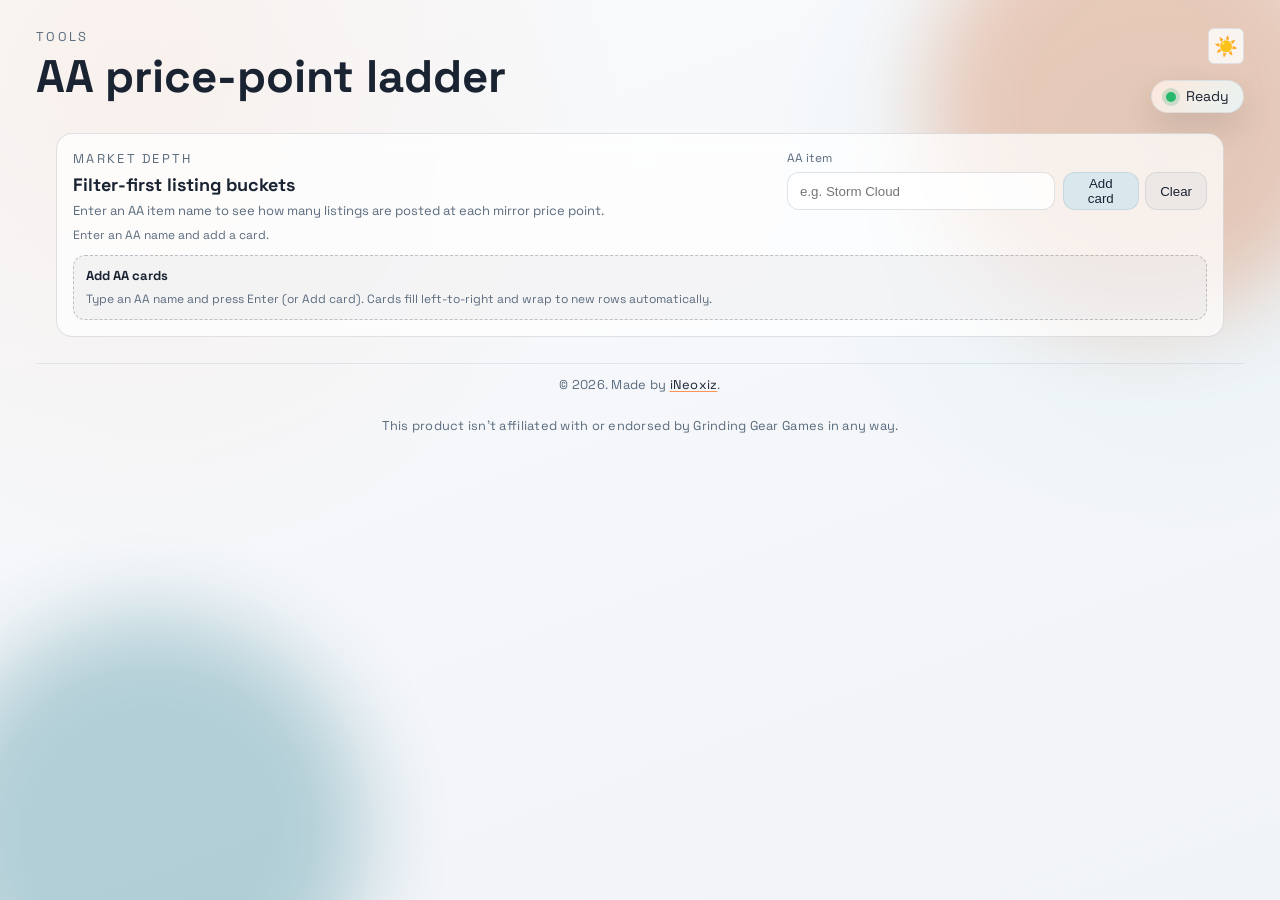
==== web/aa-ladder.html @ 4a25d927 "feat(web): one taskbar for site navigation, admin apps in their own section The header nav buttons o" ====
<!doctype html>
<html lang="en">
  <head>
    <meta charset="UTF-8" />
    <meta name="viewport" content="width=device-width, initial-scale=1.0" />
    <title>AA price-point ladder — PoE Race Rewards</title>
    <link rel="apple-touch-icon" href="/assets/icons/FairgravesTricorneAlt.png" />
    <link rel="icon" type="image/png" href="/assets/icons/FairgravesTricorneAlt.png" />
    <link rel="preconnect" href="https://fonts.googleapis.com" />
    <link rel="preconnect" href="https://fonts.gstatic.com" crossorigin />
    <link
      href="https://fonts.googleapis.com/css2?family=Space+Grotesk:wght@400;500;700&family=IBM+Plex+Mono:wght@400;500&display=swap"
      rel="stylesheet"
    />
    <link rel="stylesheet" href="./css/variables.css" />
    <link rel="stylesheet" href="./css/layout.css" />
    <link rel="stylesheet" href="./css/filters.css" />
    <link rel="stylesheet" href="./css/footer.css" />
    <link rel="stylesheet" href="./css/mobile.css" />
    <link rel="stylesheet" href="./css/compare.css" />
    <link rel="stylesheet" href="./css/aa-ladder.css" />
    <script type="module" src="./js/aaLadderPage.js" defer></script>
    <link rel="stylesheet" href="/css/site-dock.css?v=20260930-3" />
    <script type="module" src="/js/siteDock.js"></script>
  </head>
  <body class="page-aa-ladder">
    <div class="bg-orb bg-orb-a" aria-hidden="true"></div>
    <div class="bg-orb bg-orb-b" aria-hidden="true"></div>

    <header class="topbar">
      <div>
        <p class="eyebrow">Tools</p>
        <h1>AA price-point ladder</h1>
      </div>
      <div class="topbar-right">
        <div class="topbar-actions">
          <button id="themeToggle" class="theme-toggle" title="Toggle theme" aria-label="Toggle theme">
            <span class="theme-icon">🌙</span>
          </button>
        </div>
        <div class="meta" id="meta">
          <span id="aaLadderStatusDot" class="status-dot ok"></span>
          <span id="aaLadderStatusText">Ready</span>
        </div>
      </div>
    </header>

    <main>
      <section class="compare-panel aa-ladder-panel" aria-label="AA ladder explorer">
        <div class="compare-head">
          <div>
            <p class="eyebrow">Market depth</p>
            <h2 class="compare-title">Filter-first listing buckets</h2>
            <p class="compare-subtitle">Enter an AA item name to see how many listings are posted at each mirror price point.</p>
          </div>
          <div class="aa-ladder-controls">
            <label class="compare-control aa-ladder-control">
              <span class="compare-label">AA item</span>
              <input
                id="aaLadderItemInput"
                class="compare-input"
                type="text"
                list="aaLadderItemDatalist"
                spellcheck="false"
                placeholder="e.g. Storm Cloud"
              />
              <datalist id="aaLadderItemDatalist"></datalist>
            </label>
            <div class="aa-ladder-actions">
              <button id="aaLadderAddBtn" class="compare-btn" type="button">Add card</button>
              <button id="aaLadderClearBtn" class="compare-btn compare-btn--ghost" type="button">Clear</button>
            </div>
          </div>
        </div>
        <p id="aaLadderInlineStatus" class="aa-ladder-inline-status" aria-live="polite">Enter an AA name and add a card.</p>
        <div id="aaLadderList" class="aa-ladder-list" aria-live="polite"></div>
      </section>
    </main>

    <footer class="site-footer">
      <p>
        &copy; 2026. Made by
        <a href="https://www.pathofexile.com/account/view-profile/iNeoxiz-3422" target="_blank" rel="noopener noreferrer">iNeoxiz</a>.
      </p>
      <p class="site-footer-note">
        This product isn't affiliated with or endorsed by Grinding Gear Games in any way.
      </p>
    </footer>
  </body>
</html>
---- web/css/variables.css ----
:root {
  --bg: #090c12;
  --surface: rgba(17, 24, 36, 0.78);
  --surface-strong: rgba(20, 29, 44, 0.95);
  --line: rgba(139, 163, 194, 0.22);
  --ink: #f0f6ff;
  --ink-soft: #9eb2cc;
  --accent: #ff7a2f;
  --accent-2: #2ab7bf;
  --ok: #26b96d;
  --warn: #ff8f4c;
  --error: #ff4d4f;
  --shadow: 0 14px 34px rgba(3, 6, 14, 0.56);
  color-scheme: dark;
}
:root.light-theme {
  --bg: #f5f7fa;
  --surface: rgba(255, 255, 255, 0.9);
  --surface-strong: rgba(245, 247, 250, 0.98);
  --line: rgba(100, 130, 170, 0.18);
  --ink: #1a2332;
  --ink-soft: #5a6b7d;
  --accent: #ff7a2f;
  --accent-2: #2ab7bf;
  --ok: #26b96d;
  --warn: #ff8f4c;
  --error: #ff4d4f;
  --shadow: 0 14px 34px rgba(3, 6, 14, 0.12);
  color-scheme: light;
}
---- web/css/layout.css ----
* {
  box-sizing: border-box;
}

html, body {
  margin: 0;
  padding: 0;
  max-width: 100vw;
  overflow-x: hidden;
}

body {
  min-height: 100vh;
  font-family: "Space Grotesk", sans-serif;
  color: var(--ink);
  background:
    radial-gradient(circle at 10% 8%, rgba(255, 125, 48, 0.26), transparent 35%),
    radial-gradient(circle at 90% 18%, rgba(45, 173, 184, 0.22), transparent 28%),
    linear-gradient(160deg, #0b0f17 0%, #090c12 45%, #070a10 100%);
  padding: 28px clamp(14px, 3vw, 36px) 48px;
  overflow-x: hidden;
  transition: background 0.3s ease, color 0.3s ease;
}

body.modal-open {
  overflow: hidden;
}

:root.light-theme body {
  background:
    radial-gradient(circle at 10% 8%, rgba(255, 125, 48, 0.08), transparent 35%),
    radial-gradient(circle at 90% 18%, rgba(45, 173, 184, 0.08), transparent 28%),
    linear-gradient(160deg, #f9fbfd 0%, #f5f7fa 45%, #f0f3f7 100%);
}

.bg-orb {
  position: fixed;
  z-index: 0;
  width: min(38vw, 430px);
  height: min(38vw, 430px);
  border-radius: 50%;
  filter: blur(42px);
  opacity: 0.3;
  pointer-events: none;
}

.bg-orb-a {
  top: -12%;
  right: -6%;
  background: #d9662a;
  animation: drift-a 16s ease-in-out infinite alternate;
}

.bg-orb-b {
  bottom: -16%;
  left: -5%;
  background: #1d7688;
  animation: drift-b 18s ease-in-out infinite alternate;
}

.topbar,
main {
  position: relative;
  z-index: 1;
}

.topbar {
  display: flex;
  justify-content: space-between;
  gap: 18px;
  align-items: flex-start;
  margin-bottom: 20px;
}

.topbar-right {
  display: flex;
  flex-direction: column;
  align-items: flex-end;
  gap: 16px;
}

.topbar-actions {
  display: flex;
  align-items: center;
  justify-content: flex-end;
  gap: 8px;
}

.eyebrow {
  font-size: 0.8rem;
  letter-spacing: 0.18em;
  text-transform: uppercase;
  color: var(--ink-soft);
  margin: 0 0 6px;
}

h1 {
  margin: 0;
  font-size: clamp(1.7rem, 3.8vw, 2.85rem);
  line-height: 1.1;
}

.meta {
  display: inline-flex;
  align-items: center;
  gap: 10px;
  background:
    linear-gradient(135deg, rgba(255, 122, 47, 0.14), rgba(42, 183, 191, 0.10)),
    var(--surface);
  border: 1px solid rgba(148, 163, 184, 0.22);
  border-radius: 999px;
  padding: 8px 14px;
  box-shadow: var(--shadow);
  backdrop-filter: blur(8px);
  font-size: 0.88rem;
  line-height: 1.1;
  transition: border-color 0.16s ease, transform 0.16s ease;
}

.meta.status-jump-enabled {
  cursor: pointer;
  user-select: none;
}

.meta.status-jump-enabled:hover {
  border-color: rgba(38, 185, 109, 0.5);
  transform: translateY(-1px);
}

.meta.status-jump-enabled:focus-visible {
  outline: 2px solid rgba(38, 185, 109, 0.65);
  outline-offset: 2px;
}

#meta {
  gap: 10px;
}

.meta-icon {
  opacity: 0.9;
  filter: saturate(0.95);
}

.meta-label {
  color: var(--ink-soft);
  letter-spacing: 0.01em;
}

.meta-value {
  color: var(--ink);
  font-weight: 600;
}

.meta-value--mono {
  font-family: "IBM Plex Mono", ui-monospace, SFMono-Regular, Menlo, Monaco, Consolas, "Liberation Mono", "Courier New", monospace;
  font-variant-numeric: tabular-nums;
  letter-spacing: 0.01em;
}

.status-dot {
  width: 10px;
  height: 10px;
  border-radius: 50%;
  background: var(--warn);
  box-shadow: 0 0 0 4px rgba(229, 120, 61, 0.18);
}

.status-dot.warn {
  background: var(--warn);
  box-shadow: 0 0 0 4px rgba(229, 120, 61, 0.18);
}

.status-dot.ok {
  background: var(--ok);
  box-shadow: 0 0 0 4px rgba(32, 154, 94, 0.2);
  animation: breathe 2.5s ease-in-out infinite;
}

.status-dot.error {
  background: var(--error);
  box-shadow: 0 0 0 4px rgba(255, 77, 79, 0.22);
  animation: none;
}

.controls-row {
  display: flex;
  gap: 18px;
  align-items: flex-end;
  margin-bottom: 14px;
  justify-content: space-between;
}

.search-row {
  margin-bottom: 12px;
  display: flex;
  width: 100%;
}

.main-search-group {
  width: min(460px, 100%);
}

.main-search-group .search-input-wrap,
.main-search-group .search-input-wrap input {
  width: 100%;
}

/* Dashboard utility: Back to top */
.back-to-top {
  position: fixed;
  right: clamp(12px, 2vw, 18px);
  bottom: clamp(12px, 2vw, 18px);
  z-index: 900;
  padding: 10px 12px;
  border-radius: 999px;
  border: 1px solid var(--line);
  background: var(--surface-strong);
  color: var(--ink);
  box-shadow: var(--shadow);
  cursor: pointer;
  font: inherit;
  font-weight: 600;
  letter-spacing: 0.01em;
  backdrop-filter: blur(10px);
  transition: transform 120ms ease, border-color 120ms ease, background 120ms ease, opacity 140ms ease;
  opacity: 0.92;
}

.back-to-top:hover,
.back-to-top:focus-visible {
  outline: none;
  transform: translateY(-1px);
  border-color: rgba(255, 203, 72, 0.55);
  opacity: 1;
}

body.filters-open .back-to-top {
  display: none;
}
---- web/css/filters.css ----
.filters-panel {
  display: flex;
  flex-direction: column;
  gap: 12px;
  align-items: stretch;
  width: 100%;
  min-height: 0;
}

/* When used inside the mobile drawer, allow internal scrolling. */
@media (max-width: 1024px) {
  .filters-drawer-header {
    flex: 0 0 auto;
  }

  .filters-panel {
    flex: 1 1 auto;
    overflow: auto;
    -webkit-overflow-scrolling: touch;
    overscroll-behavior: contain;
    touch-action: pan-y;
    padding-right: 2px; /* avoid clipping scrollbar overlay */
  }
}

.filter-group {
  display: flex;
  flex-direction: column;
  gap: 4px;
}

.search-label-row {
  display: flex;
  align-items: center;
  gap: 8px;
}

.search-regex-info-wrap {
  position: relative;
  display: inline-flex;
  align-items: center;
}

/* Invisible hit band between the “i” and the tooltip so :hover isn’t lost in the gap. */
.search-regex-info-wrap::before {
  content: "";
  position: absolute;
  left: -10px;
  right: -10px;
  top: 100%;
  height: 14px;
  z-index: 1199;
}

.search-regex-info-btn {
  display: inline-flex;
  align-items: center;
  justify-content: center;
  width: 18px;
  height: 18px;
  padding: 0;
  border-radius: 50%;
  border: 1px solid rgba(139, 163, 194, 0.45);
  background: rgba(9, 12, 18, 0.65);
  color: var(--ink-soft);
  font-size: 0.68rem;
  font-weight: 700;
  font-style: italic;
  font-family: Georgia, "Times New Roman", serif;
  line-height: 1;
  cursor: help;
  flex-shrink: 0;
  transition: border-color 0.15s ease, color 0.15s ease, background 0.15s ease;
}

:root.light-theme .search-regex-info-btn {
  background: rgba(255, 255, 255, 0.85);
  border-color: rgba(83, 113, 151, 0.5);
}

.search-regex-info-btn:hover,
.search-regex-info-btn:focus-visible {
  outline: none;
  color: var(--accent);
  border-color: rgba(255, 203, 72, 0.55);
  background: rgba(139, 163, 194, 0.12);
}

.search-regex-tooltip {
  position: absolute;
  left: 0;
  top: calc(100% + 4px);
  z-index: 1200;
  min-width: min(100vw - 24px, 300px);
  max-width: min(92vw, 360px);
  padding: 10px 12px;
  border-radius: 8px;
  border: 1px solid rgba(139, 163, 194, 0.35);
  background: var(--surface-strong, #181e2c);
  color: var(--ink);
  box-shadow: var(--shadow, 0 8px 28px rgba(0, 0, 0, 0.35));
  font-size: 0.78rem;
  line-height: 1.45;
  font-weight: 400;
  font-style: normal;
  font-family: inherit;
  text-transform: none;
  letter-spacing: normal;
  visibility: hidden;
  opacity: 0;
  pointer-events: none;
  transition: opacity 0.15s ease, visibility 0.15s ease;
}

:root.light-theme .search-regex-tooltip {
  background: rgba(255, 255, 255, 0.98);
  border-color: rgba(83, 113, 151, 0.4);
}

.search-regex-info-wrap:hover .search-regex-tooltip,
.search-regex-info-wrap:focus-within .search-regex-tooltip {
  visibility: visible;
  opacity: 1;
  pointer-events: auto;
}

.search-regex-tooltip-lead {
  margin: 0 0 8px;
  color: var(--ink-soft);
  font-size: 0.76rem;
}

.search-regex-tooltip-lead a {
  color: var(--accent);
  text-decoration: underline;
  text-underline-offset: 2px;
}

.search-regex-tooltip-lead a:hover {
  opacity: 0.92;
}

.search-regex-examples {
  margin: 0;
  padding-left: 1.1rem;
  display: flex;
  flex-direction: column;
  gap: 6px;
}

.search-regex-examples li {
  display: flex;
  flex-direction: column;
  gap: 2px;
  align-items: flex-start;
}

.search-regex-examples code {
  font-family: "IBM Plex Mono", ui-monospace, monospace;
  font-size: 0.72rem;
  color: var(--ink);
  background: rgba(139, 163, 194, 0.12);
  padding: 2px 5px;
  border-radius: 4px;
  word-break: break-all;
}

.search-regex-hint {
  font-size: 0.72rem;
  color: var(--ink-soft);
}

.search-regex-hint code {
  padding: 0 3px;
  font-size: 0.68rem;
}

.search-input-wrap {
  position: relative;
}

.search-input-wrap input {
  padding-right: 36px;
}

.search-clear-btn {
  position: absolute;
  top: 50%;
  right: 4px;
  transform: translateY(-50%);
  width: 26px;
  height: 26px;
  border: 0;
  border-radius: 50%;
  display: inline-flex;
  align-items: center;
  justify-content: center;
  font-size: 16px;
  line-height: 1;
  color: var(--ink-soft);
  background: transparent;
  cursor: pointer;
  opacity: 0.9;
  visibility: visible;
  pointer-events: auto;
  transition: color 0.2s ease, background-color 0.2s ease, opacity 0.15s ease;
}

.search-clear-btn:hover,
.search-clear-btn:focus-visible {
  color: var(--ink);
  background: rgba(139, 163, 194, 0.18);
  outline: none;
}

.search-clear-btn:disabled {
  opacity: 0.35;
  cursor: default;
  pointer-events: none;
}

.filter-group label {
  color: var(--ink-soft);
  font-size: 0.75rem;
  text-transform: uppercase;
  letter-spacing: 0.04em;
  font-weight: 500;
}

.filter-group input:not([type="checkbox"]):not([type="range"]),
.filter-group select {
  background: rgba(9, 12, 18, 0.88);
  border: 1px solid rgba(139, 163, 194, 0.3);
  border-radius: 8px;
  color: var(--ink);
  padding: 6px 10px;
  font-family: inherit;
  font-size: 0.85rem;
  transition: border-color 0.2s;
  min-width: 150px;
  appearance: none;
  -webkit-appearance: none;
}

:root.light-theme .filter-group input:not([type="checkbox"]):not([type="range"]),
:root.light-theme .filter-group select {
  background: rgba(255, 255, 255, 0.95);
  border-color: rgba(83, 113, 151, 0.45);
}

.filter-group select {
  padding-right: 28px;
  background-image: linear-gradient(45deg, transparent 50%, var(--ink-soft) 50%), linear-gradient(135deg, var(--ink-soft) 50%, transparent 50%);
  background-position: calc(100% - 15px) calc(50% - 2px), calc(100% - 10px) calc(50% - 2px);
  background-size: 5px 5px, 5px 5px;
  background-repeat: no-repeat;
}

.filter-group select::-ms-expand {
  display: none;
}

.filter-group-checkbox {
  min-width: 150px;
}

.filter-group-range {
  min-width: 190px;
}

.filter-group-timespan {
  min-width: 150px;
}

.chart-timespan-custom-wrap {
  display: flex;
  flex-direction: row;
  align-items: center;
  gap: 8px;
  margin-top: 6px;
  flex-wrap: nowrap;
}

/* `hidden` must win over `display: flex` (author rules override the attribute’s UA style). */
.chart-timespan-custom-wrap[hidden] {
  display: none !important;
  margin-top: 0;
}

.chart-timespan-custom-wrap .chart-timespan-amount {
  width: 3.75rem;
  min-width: 3.25rem;
  flex: 0 0 auto;
  text-align: center;
}

.chart-timespan-custom-wrap select {
  flex: 1 1 auto;
  min-width: 0;
  max-width: 11rem;
}

.range-label-row {
  display: flex;
  justify-content: space-between;
  align-items: baseline;
  gap: 6px;
  color: var(--ink-soft);
  font-size: 0.75rem;
  text-transform: uppercase;
  letter-spacing: 0.04em;
  font-weight: 500;
}

.range-control {
  background: rgba(9, 12, 18, 0.88);
  border: 1px solid rgba(139, 163, 194, 0.3);
  border-radius: 8px;
  padding: 0 10px;
  height: 33px;
  display: flex;
  align-items: center;
  transition: border-color 0.2s;
}

:root.light-theme .range-control {
  background: rgba(255, 255, 255, 0.95);
  border-color: rgba(83, 113, 151, 0.45);
}

.range-control:focus-within {
  border-color: var(--accent);
}

.range-slider-wrap {
  position: relative;
  width: 100%;
  height: 20px;
}

.range-bg {
  position: absolute;
  top: 50%;
  left: 0;
  right: 0;
  transform: translateY(-50%);
  height: 4px;
  background: rgba(139, 163, 194, 0.2);
  border-radius: 2px;
  pointer-events: none;
  overflow: visible;
}

:root.light-theme .range-bg {
  background: rgba(100, 130, 170, 0.15);
}

.range-fill {
  position: absolute;
  top: 0;
  height: 100%;
  background: var(--accent);
  border-radius: 2px;
}

.range-slider-wrap input[type="range"] {
  position: absolute;
  top: 50%;
  left: 0;
  width: 100%;
  transform: translateY(-50%);
  appearance: none;
  -webkit-appearance: none;
  -moz-appearance: none;
  background: transparent;
  pointer-events: none;
  height: 20px;
  margin: 0;
  padding: 0;
  min-width: unset;
  border: none;
  border-radius: 0;
}

.range-slider-wrap input[type="range"]::-webkit-slider-runnable-track {
  height: 4px;
  border-radius: 2px;
  background: transparent;
}

.range-slider-wrap input[type="range"]::-moz-range-track {
  height: 4px;
  border-radius: 2px;
  background: transparent;
}

.range-slider-wrap input[type="range"]::-webkit-slider-thumb {
  -webkit-appearance: none;
  pointer-events: all;
  width: 14px;
  height: 14px;
  border-radius: 50%;
  background: var(--accent);
  border: 2px solid rgba(255, 255, 255, 0.18);
  cursor: pointer;
  box-shadow: 0 1px 5px rgba(0, 0, 0, 0.5);
  transition: transform 0.12s;
  margin-top: -5px;
}

:root.light-theme .range-slider-wrap input[type="range"]::-webkit-slider-thumb {
  border: 2px solid rgba(0, 0, 0, 0.15);
  box-shadow: 0 1px 5px rgba(0, 0, 0, 0.2);
}

.range-slider-wrap input[type="range"]::-webkit-slider-thumb:hover {
  transform: scale(1.15);
}

.range-slider-wrap input[type="range"]::-moz-range-thumb {
  pointer-events: all;
  width: 14px;
  height: 14px;
  border-radius: 50%;
  background: var(--accent);
  border: 2px solid rgba(255, 255, 255, 0.18);
  cursor: pointer;
  box-shadow: 0 1px 5px rgba(0, 0, 0, 0.5);
}

:root.light-theme .range-slider-wrap input[type="range"]::-moz-range-thumb {
  border: 2px solid rgba(0, 0, 0, 0.15);
  box-shadow: 0 1px 5px rgba(0, 0, 0, 0.2);
}

.range-values {
  display: flex;
  gap: 2px;
  align-items: baseline;
  font-family: "IBM Plex Mono", monospace;
  font-size: 0.72rem;
  color: var(--ink);
  text-transform: none;
  letter-spacing: 0;
  font-weight: 400;
}

.range-num-input {
  width: 3ch;
  background: transparent;
  border: none;
  border-bottom: 1px solid rgba(139, 163, 194, 0.35);
  border-radius: 0;
  color: var(--ink);
  font-family: "IBM Plex Mono", monospace;
  font-size: 0.72rem;
  font-weight: 400;
  padding: 0;
  text-align: center;
  appearance: textfield;
  -moz-appearance: textfield;
  min-width: unset;
  line-height: 1;
}

:root.light-theme .range-num-input {
  border-bottom-color: rgba(83, 113, 151, 0.45);
}

.range-num-input::-webkit-outer-spin-button,
.range-num-input::-webkit-inner-spin-button {
  -webkit-appearance: none;
  margin: 0;
}

.range-num-input:focus {
  outline: none;
  border-bottom-color: var(--accent);
}

.range-at-cap {
  display: none;
  color: var(--ink-soft);
  opacity: 0.6;
}

.range-at-cap.visible {
  display: inline;
}

.checkbox-row {
  display: inline-flex;
  align-items: center;
  gap: 8px;
  min-height: 33px;
  width: 100%;
  border: 1px solid rgba(139, 163, 194, 0.3);
  border-radius: 8px;
  background: rgba(9, 12, 18, 0.88);
  padding: 6px 10px;
  color: var(--ink);
  font-size: 0.84rem;
  font-weight: 500;
  letter-spacing: 0;
  text-transform: none;
  cursor: pointer;
}

:root.light-theme .checkbox-row {
  background: rgba(255, 255, 255, 0.95);
  border-color: rgba(83, 113, 151, 0.45);
}

.checkbox-row:focus-within {
  border-color: var(--accent);
}

.checkbox-row input[type="checkbox"] {
  width: 14px;
  height: 14px;
  margin: 0;
  accent-color: #ffcb48;
}

.reset-filters-btn {
  background: rgba(9, 12, 18, 0.88);
  border: 1px solid rgba(255, 77, 79, 0.4);
  border-radius: 8px;
  color: rgba(255, 77, 79, 0.7);
  font-family: inherit;
  font-size: 0.75rem;
  font-weight: 500;
  letter-spacing: 0.04em;
  text-transform: uppercase;
  padding: 8px 12px;
  cursor: pointer;
  transition: border-color 0.2s, color 0.2s, background 0.2s;
  height: 33px;
}

.filters-menu-btn {
  background: none;
  border: none;
  color: var(--ink);
  font-size: 1.2rem;
  cursor: pointer;
  padding: 6px;
  display: flex;
  align-items: center;
  justify-content: center;
  border-radius: 6px;
  transition: background 0.2s ease, transform 0.2s ease;
  position: fixed;
  top: 0;
  left: clamp(14px, 3vw, 36px);
  z-index: 1000;
}



.filters-menu-btn:hover {
  background: var(--line);
  transform: scale(1.1);
}

.filters-menu-btn:focus-visible {
  outline: 2px solid var(--accent);
  outline-offset: 2px;
}

.reset-filters-btn:hover {
  border-color: var(--error);
  color: var(--error);
  background: rgba(255, 77, 79, 0.08);
}

.reset-filters-btn:focus-visible {
  outline: none;
  border-color: var(--error);
  color: var(--error);
}

:root.light-theme .reset-filters-btn {
  background: transparent;
  border-color: rgba(255, 77, 79, 0.5);
  color: #d32f2f;
}

:root.light-theme .reset-filters-btn:hover {
  background: rgba(255, 77, 79, 0.1);
}

:root.light-theme .reset-filters-btn:focus-visible {
  border-color: #d32f2f;
  color: #d32f2f;
}

.theme-toggle {
  background: none;
  border: none;
  color: var(--ink);
  font-size: 1.2rem;
  cursor: pointer;
  padding: 6px;
  display: flex;
  align-items: center;
  justify-content: center;
  width: 36px;
  height: 36px;
  border-radius: 6px;
  background: rgba(9, 12, 18, 0.45);
  border: 1px solid var(--line);
  transition: background 0.2s ease, transform 0.2s ease;
}

:root.light-theme .theme-toggle {
  background: rgba(255, 255, 255, 0.8);
}

.theme-toggle:hover {
  background: var(--line);
  transform: scale(1.1);
}

.theme-toggle:focus-visible {
  outline: 2px solid var(--accent);
  outline-offset: 2px;
}


.filters-overlay {
  position: fixed;
  padding: 20px;
  display: flex;
  flex-direction: column;
  gap: 16px;
}

.settings-hint {
  margin: 0;
  font-size: 0.82rem;
  color: var(--ink-soft);
  line-height: 1.5;
}

.settings-field {
  display: flex;
  flex-direction: column;
  gap: 4px;
}

.settings-grid {
  display: grid;
  grid-template-columns: repeat(2, minmax(0, 1fr));
  gap: 14px 16px;
}

.settings-grid .settings-field {
  gap: 5px;
}

.settings-label {
  font-size: 0.88rem;
  font-weight: 500;
  color: var(--ink);
  display: flex;
  align-items: center;
  gap: 8px;
}

.settings-input {
  background: var(--bg);
  border: 1px solid var(--line);
  border-radius: 6px;
  color: var(--ink);
  padding: 6px 10px;
  font-size: 0.9rem;
  width: 80px;
  transition: border-color 0.15s ease;
}

.settings-input-wide {
  width: 100%;
  box-sizing: border-box;
}

.settings-input:focus {
  outline: none;
  border-color: var(--accent);
}

.settings-hint-inline {
  font-size: 0.78rem;
  color: var(--ink-soft);
}

.settings-footer {
  display: flex;
  align-items: center;
  justify-content: flex-end;
  gap: 12px;
  padding: 14px 20px;
  border-top: 1px solid var(--line);
}

.settings-save-status {
  font-size: 0.85rem;
}

.settings-save-btn {
  background: var(--accent);
  border: none;
  border-radius: 6px;
  color: #fff;
  cursor: pointer;
  font-size: 0.9rem;
  font-weight: 600;
  padding: 8px 20px;
  transition: opacity 0.15s ease;
}

.settings-save-btn:hover {
  opacity: 0.88;
}

.settings-save-btn:focus-visible {
  outline: 2px solid var(--accent);
  outline-offset: 2px;
}

.filter-group input:not([type="checkbox"]):not([type="range"])::placeholder {
  color: var(--ink-soft);
  opacity: 1;
}

.filter-group input:not([type="checkbox"]):not([type="range"]):focus,
.filter-group select:focus {
  outline: none;
  border-color: var(--accent);
}

.filters-drawer-header {
  display: flex;
  align-items: center;
  justify-content: space-between;
  position: relative;
  padding: 0 0 10px 0;
}

.filters-drawer-close {
  position: absolute;
  top: 18px;
  right: 0;
  background: none;
  border: none;
  color: var(--ink);
  font-size: 2rem;
  cursor: pointer;
  padding: 8px 14px 8px 8px;
  z-index: 2;
  line-height: 1;
  transition: color 0.18s;
}

.filters-drawer-close:hover,
.filters-drawer-close:focus-visible {
  color: var(--accent);
  outline: none;
}

.apply-filters-btn {
  margin-top: 10px;
  background: var(--accent);
  color: #fff;
  border: 1px solid rgba(255, 122, 47, 0.7);
  border-radius: 8px;
  font-family: inherit;
  font-size: 0.75rem;
  font-weight: 500;
  letter-spacing: 0.04em;
  text-transform: uppercase;
  padding: 8px 12px;
  cursor: pointer;
  transition: border-color 0.2s, color 0.2s, background 0.2s;
  width: 100%;
  display: block;
}

.apply-filters-btn:hover,
.apply-filters-btn:focus-visible {
  background: #ff944d;
  color: #fff;
  border-color: var(--accent);
  outline: none;
}
---- web/css/footer.css ----
canvas {
  width: 100% !important;
  height: 100% !important;
}

.empty {
  border: 2px dashed rgba(145, 173, 207, 0.3);
  background: rgba(18, 27, 41, 0.58);
  border-radius: 18px;
  padding: 34px 18px;
  text-align: center;
  color: var(--ink-soft);
  width: fit-content;
  margin: 0 auto;
  min-height: auto;
}

.site-footer {
  position: relative;
  z-index: 1;
  margin-top: 26px;
  padding-top: 12px;
  border-top: 1px solid rgba(139, 163, 194, 0.2);
}

.site-footer p {
  margin: 0;
  color: var(--ink-soft);
  font-size: 0.8rem;
  letter-spacing: 0.02em;
  text-align: center;
}

.site-footer p + p {
  margin-top: 24px;
}

.site-footer a {
  color: var(--ink);
  text-decoration-color: rgba(255, 122, 47, 0.8);
  text-underline-offset: 2px;
  transition: color 0.2s ease, text-decoration-color 0.2s ease;
}

.site-footer a:hover,
.site-footer a:focus-visible {
  color: var(--accent);
  text-decoration-color: var(--accent);
}
---- web/css/mobile.css ----
/* Narrow viewports and touch devices: listings popover backdrop */
@media (hover: none) and (pointer: coarse), (max-width: 1024px) {
  .listings-popover-overlay {
    display: block;
    position: fixed;
    inset: 0;
    background: rgba(0, 0, 0, 0.02);
    backdrop-filter: blur(2px);
    -webkit-backdrop-filter: blur(2px);
    opacity: 0;
    pointer-events: none;
    z-index: 10000;
  }

  .listings-popover-overlay.open {
    opacity: 1;
    pointer-events: auto;
  }
}

@media (max-width: 1024px) {
  /* Lift “Back to top” off the home-indicator corner; still fixed, easier to tap. */
  .back-to-top {
    right: max(16px, calc(env(safe-area-inset-right, 0px) + 12px));
    bottom: max(28px, calc(env(safe-area-inset-bottom, 0px) + 22px));
  }

  body.filters-open {
    overflow: hidden;
    overscroll-behavior: none;
    touch-action: none;
  }

  .search-row {
    margin-left: 0;
    margin-right: 0;
    width: 100%;
    max-width: 100%;
    box-sizing: border-box;
  }

  .main-search-group {
    width: 100%;
    max-width: 100%;
  }

  .filters-overlay {
    position: fixed;
    inset: 0;
    z-index: 2000;
    background: rgba(17, 24, 36, 0.72);
    opacity: 0;
    pointer-events: none;
    transition: opacity 0.25s;
    display: flex;
    flex-direction: column;
    justify-content: flex-start;
    align-items: flex-start;
    overscroll-behavior: contain;
  }

  .filters-overlay.open {
    opacity: 1;
    pointer-events: auto;
  }

  .filters-drawer {
    position: fixed;
    top: 0;
    left: 0;
    height: 100vh;
    height: 100dvh;
    width: min(340px, 90vw);
    max-width: 100vw;
    background: var(--surface-strong, #181e2c);
    box-shadow: 2px 0 18px rgba(0, 0, 0, 0.18);
    border-right: 1.5px solid var(--line, #8ba3c233);
    transform: translateX(-100%);
    transition: transform 0.32s cubic-bezier(0.4, 0.2, 0.2, 1);
    will-change: transform;
    z-index: 2100;
    display: flex;
    flex-direction: column;
    padding: 0 0 0 0;
  }

  .filters-overlay.open .filters-drawer {
    transform: translateX(0);
  }

  .topbar-actions {
    display: flex;
    align-items: center;
    justify-content: flex-start;
  }

  .filters-menu-btn {
    order: 1;
    margin-right: auto;
  }

  .theme-toggle {
    order: 3;
  }

  body {
    padding: 20px 14px 28px;
  }

  .topbar {
    flex-direction: column;
    align-items: flex-start;
  }

  .topbar-right {
    width: 100%;
    align-items: flex-start;
    gap: 12px;
  }

  .topbar-actions {
    width: 100%;
    justify-content: flex-end;
  }

  .theme-toggle,
  .settings-btn,
  .filters-menu-btn {
    position: static;
    width: 36px;
    height: 36px;
    background: rgba(9, 12, 18, 0.45);
    border: 1px solid var(--line);
  }

  :root.light-theme .theme-toggle,
  :root.light-theme .settings-btn,
  :root.light-theme .filters-menu-btn {
    background: rgba(255, 255, 255, 0.8);
  }

  .settings-modal {
    width: min(560px, 94vw);
  }
}

@media (max-width: 740px) {
  body {
    padding: 16px 10px 22px;
  }

  .site-footer {
    margin-top: 18px;
  }

  .search-row {
    margin-bottom: 10px;
  }

  .range-label-row {
    flex-wrap: wrap;
    row-gap: 3px;
  }

  .range-values {
    width: 100%;
    justify-content: flex-end;
  }

  .checkbox-row,
  .reset-filters-btn {
    min-height: 40px;
  }

  .filters-drawer {
    width: min(100%, 100vw);
    padding: 14px 10px 14px;
  }

  .cards {
    gap: 8px;
    grid-template-columns: repeat(auto-fill, minmax(148px, 1fr));
  }

  .favorite-toggle {
    width: 24px;
    height: 24px;
    font-size: 1rem;
  }

  .settings-modal {
    width: 100%;
    max-height: calc(100dvh - max(8px, env(safe-area-inset-top)) - max(8px, env(safe-area-inset-bottom)));
    border-radius: 14px;
  }

  .settings-overlay {
    align-items: flex-end;
    padding: max(8px, env(safe-area-inset-top)) 8px max(8px, env(safe-area-inset-bottom));
  }

  .settings-header,
  .settings-body,
  .settings-footer {
    padding-left: 14px;
    padding-right: 14px;
  }

  .settings-header {
    position: sticky;
    top: 0;
    z-index: 1;
    background: var(--surface-strong);
  }

  .settings-footer {
    position: sticky;
    bottom: 0;
    background: var(--surface-strong);
  }

  .settings-grid {
    grid-template-columns: 1fr;
    gap: 12px;
  }

  .settings-input {
    width: 100%;
    max-width: 100%;
  }

  #meta,
  #overview {
    width: 100%;
  }

  #meta {
    justify-content: center;
  }
}

@media (max-width: 420px) {
  .eyebrow {
    font-size: 0.72rem;
    letter-spacing: 0.14em;
  }

  h1 {
    font-size: clamp(1.4rem, 8vw, 1.9rem);
  }

  .meta {
    width: 100%;
    justify-content: center;
  }

  .cards {
    grid-template-columns: repeat(auto-fill, minmax(132px, 1fr));
  }

  .art-frame {
    height: 134px;
  }

  .item-art {
    max-height: 118px;
  }

  .price-box {
    font-size: 0.7rem;
  }
}
---- web/css/compare.css ----
.compare-panel {
  margin: 18px auto 8px;
  width: min(1200px, calc(100% - 40px));
  border: 1px solid rgba(148, 163, 184, 0.22);
  background: rgba(15, 23, 42, 0.35);
  border-radius: 16px;
  padding: 16px;
  backdrop-filter: blur(10px);
}

/* Keep page background consistent even when the footer becomes visible (short result sets). */
.page-compare .site-footer {
  background: transparent;
}

:root.light-theme .compare-panel {
  background: rgba(255, 255, 255, 0.72);
  border-color: rgba(15, 23, 42, 0.12);
}

.compare-head {
  display: flex;
  gap: 14px;
  justify-content: space-between;
  align-items: flex-start;
  flex-wrap: wrap;
}

.compare-title {
  margin: 2px 0 0;
  font-size: 18px;
}

.compare-subtitle {
  margin: 6px 0 0;
  color: var(--ink-soft);
  font-size: 13px;
  max-width: 70ch;
}

.compare-legend {
  margin-top: 10px;
  display: flex;
  flex-wrap: wrap;
  gap: 8px;
  align-items: center;
}

.compare-legend-item {
  display: inline-flex;
  align-items: center;
  gap: 6px;
}

.compare-legend-text {
  font-size: 12px;
  color: var(--ink-soft);
}

.compare-legend .cmp-pill {
  padding: 3px 10px;
}

.compare-legend-swatch {
  display: inline-block;
  width: 8px;
  height: 8px;
  border-radius: 999px;
  background: rgba(148, 163, 184, 0.35);
}

.compare-controls {
  display: flex;
  gap: 10px;
  align-items: flex-end;
  flex-wrap: wrap;
}

.compare-control {
  display: grid;
  gap: 6px;
}

.compare-label {
  font-size: 12px;
  color: var(--ink-soft);
}

.compare-input,
.compare-select {
  height: 38px;
  border-radius: 12px;
  border: 1px solid rgba(148, 163, 184, 0.25);
  background: rgba(2, 6, 23, 0.35);
  color: var(--ink);
  padding: 0 12px;
  outline: none;
  min-width: 260px;
}

.compare-input:hover,
.compare-select:hover {
  border-color: rgba(148, 163, 184, 0.38);
}

.compare-input:focus,
.compare-select:focus {
  outline: none;
}

.compare-input:focus-visible,
.compare-select:focus-visible {
  border-color: var(--accent);
  box-shadow: 0 0 0 3px rgba(56, 189, 248, 0.18);
}

.compare-input--chip {
  min-width: 220px;
}

.compare-select {
  min-width: 200px;
}

:root.light-theme .compare-input,
:root.light-theme .compare-select {
  background: rgba(255, 255, 255, 0.85);
  border-color: rgba(15, 23, 42, 0.12);
}

.compare-btn {
  height: 38px;
  padding: 0 14px;
  border-radius: 12px;
  border: 1px solid rgba(148, 163, 184, 0.25);
  background: rgba(56, 189, 248, 0.16);
  color: var(--ink);
  cursor: pointer;
}

.compare-btn--ghost {
  background: rgba(148, 163, 184, 0.10);
}

.compare-btn:disabled {
  opacity: 0.6;
  cursor: not-allowed;
}

.compare-meta {
  display: flex;
  gap: 12px;
  justify-content: space-between;
  align-items: baseline;
  flex-wrap: wrap;
  margin-top: 10px;
}

.compare-summary {
  font-size: 12px;
  color: var(--ink-soft);
}

.compare-hint {
  font-size: 12px;
  color: var(--ink-soft);
}

.compare-table-wrap {
  margin-top: 12px;
  overflow: auto;
  border-radius: 12px;
  border: 1px solid rgba(148, 163, 184, 0.18);
}

.compare-table {
  width: 100%;
  border-collapse: collapse;
  font-size: 13px;
  table-layout: fixed;
}

.compare-table thead th {
  position: sticky;
  top: 0;
  background: rgba(2, 6, 23, 0.72);
  color: var(--ink-soft);
  text-align: left;
  padding: 10px 10px;
  border-bottom: 1px solid rgba(148, 163, 184, 0.18);
  z-index: 1;
  resize: horizontal;
  overflow: auto;
  min-width: 170px;
}

:root.light-theme .compare-table thead th {
  background: rgba(255, 255, 255, 0.96);
}

.compare-table thead th.compare-th--sortable {
  cursor: pointer;
  user-select: none;
  vertical-align: middle;
}

.compare-table thead th.compare-th--sortable:hover {
  color: var(--ink);
}

.compare-table thead th.compare-th--sortable:focus-visible {
  outline: 2px solid var(--accent);
  outline-offset: -2px;
}

.compare-th-label {
  vertical-align: middle;
}

.compare-th-sort-ind {
  font-size: 0.72rem;
  opacity: 0.85;
  vertical-align: middle;
}

.compare-table tbody td {
  padding: 9px 10px;
  border-bottom: 1px solid rgba(148, 163, 184, 0.12);
  vertical-align: middle;
  white-space: nowrap;
  overflow: hidden;
  text-overflow: ellipsis;
}

.compare-table tbody td.compare-td-market {
  white-space: normal;
  vertical-align: top;
  overflow: visible;
}

.compare-market-stack {
  display: flex;
  flex-direction: column;
  gap: 5px;
  align-items: flex-start;
}

.compare-market-first-row {
  display: inline-flex;
  flex-direction: row;
  align-items: baseline;
  flex-wrap: wrap;
  gap: 8px;
  max-width: 100%;
}

.compare-market-line {
  display: inline-flex;
  flex-direction: row;
  align-items: baseline;
  flex-wrap: wrap;
  gap: 8px;
  max-width: 100%;
}

.compare-table tbody tr.compare-row--market-collapsible {
  cursor: pointer;
}

.compare-table tbody tr.compare-row--market-collapsible:hover td {
  background: rgba(148, 163, 184, 0.07);
}

:root.light-theme .compare-table tbody tr.compare-row--market-collapsible:hover td {
  background: rgba(15, 23, 42, 0.055);
}

.compare-table tbody tr.compare-row--market-collapsible:focus {
  outline: none;
}

.compare-table tbody tr.compare-row--market-collapsible:focus-visible td {
  box-shadow: inset 0 0 0 2px rgba(56, 189, 248, 0.45);
}

/* Collapsed: hide market lines after the first row */
.compare-table tbody tr.compare-row--market-collapsible:not(.compare-row-expanded) .compare-market-stack > .compare-market-line {
  display: none;
}

.compare-market-collapsed-hint {
  font-size: 11px;
  color: var(--ink-soft);
  letter-spacing: 0.02em;
  flex-shrink: 0;
}

.compare-table tbody tr.compare-row--market-collapsible.compare-row-expanded .compare-market-collapsed-hint,
.compare-table tbody tr.compare-row--market-collapsible:focus-within .compare-market-collapsed-hint {
  display: none;
}

/* Hide seller names until expanded (hover/focus). */
.compare-table tbody tr.compare-row--market-collapsible:not(.compare-row-expanded) .compare-market-seller {
  display: none;
}

.compare-table tbody tr.compare-row--market-collapsible:not(.compare-row-expanded) .compare-market-count-badge {
  display: none;
}

.cmp-pill.cmp-market-inperson {
  border-color: rgba(59, 130, 246, 0.40);
  background: rgba(59, 130, 246, 0.12);
}

.cmp-pill.cmp-market-instant {
  border-color: rgba(234, 179, 8, 0.40);
  background: rgba(234, 179, 8, 0.10);
}

.compare-market-corrupt {
  font-family: \"IBM Plex Mono\", ui-monospace, SFMono-Regular, Menlo, Monaco, Consolas, \"Liberation Mono\", \"Courier New\", monospace;
  font-weight: 700;
  font-size: 12px;
  color: #dc2626;
  border: 1px solid rgba(220, 38, 38, 0.35);
  background: rgba(220, 38, 38, 0.10);
  padding: 0 6px;
  border-radius: 999px;
  line-height: 1.4;
}

.compare-market-corrupt--outside {
  transform: translateY(-1px);
}

.compare-market-count-badge {
  font-family: "IBM Plex Mono", ui-monospace, SFMono-Regular, Menlo, Monaco, Consolas, "Liberation Mono", "Courier New", monospace;
  font-weight: 600;
  font-size: 10px;
  color: rgba(194, 210, 227, 0.45);
  flex-shrink: 0;
  transform: translateY(-1px);
}

.cmp-pill.cmp-pill--market-row {
  display: inline-flex;
  align-items: baseline;
  gap: 8px;
  flex-wrap: wrap;
  max-width: 100%;
}

.compare-market-seller {
  font-size: 11px;
  color: var(--ink-soft);
  max-width: min(160px, 100%);
  overflow: hidden;
  text-overflow: ellipsis;
  white-space: nowrap;
}

.compare-item {
  display: grid;
  gap: 2px;
}

.compare-item-name {
  font-weight: 600;
}

.compare-item-sub {
  font-size: 12px;
  color: var(--ink-soft);
}

.compare-accounts {
  display: grid;
  gap: 8px;
  min-width: min(520px, calc(100vw - 80px));
  position: relative;
}

.compare-chips {
  display: flex;
  flex-wrap: wrap;
  gap: 8px;
  align-items: center;
  min-height: 30px;
  position: relative;
  z-index: 1;
}

.compare-chip {
  display: inline-flex;
  align-items: center;
  gap: 8px;
  border-radius: 999px;
  padding: 6px 10px;
  border: 1px solid rgba(148, 163, 184, 0.18);
  background: rgba(2, 6, 23, 0.22);
  color: var(--ink);
  font-size: 13px;
}

.compare-chip button {
  flex: 0 0 22px;
  width: 22px;
  height: 22px;
  min-width: 22px;
  max-width: 22px;
  padding: 0;
  border-radius: 999px;
  border: 1px solid rgba(148, 163, 184, 0.18);
  background: rgba(148, 163, 184, 0.10);
  color: var(--ink-soft);
  cursor: pointer;
  line-height: 1;
  user-select: none;
}

.compare-chip button:hover {
  color: var(--ink);
  background: rgba(148, 163, 184, 0.18);
}

.compare-add-row {
  display: flex;
  gap: 10px;
  align-items: center;
  position: relative;
  z-index: 3;
}

/* .compare-help removed: avoid overlapping hit targets */

.cmp-price {
  font-family: "IBM Plex Mono", ui-monospace, SFMono-Regular, Menlo, Monaco, Consolas, "Liberation Mono", "Courier New", monospace;
}

.cmp-price-wrap {
  display: inline-flex;
  align-items: center;
  gap: 6px;
}

.cmp-price-icon {
  width: 16px;
  height: 16px;
  display: inline-block;
  vertical-align: middle;
}

.cmp-delta .cmp-price-wrap {
  gap: 5px;
}

.cmp-pill {
  display: inline-flex;
  align-items: center;
  gap: 8px;
  padding: 4px 10px;
  border-radius: 999px;
  border: 1px solid rgba(148, 163, 184, 0.18);
  background: rgba(2, 6, 23, 0.3);
}

.cmp-pill.cmp-missing {
  opacity: 0.65;
}

.cmp-pill.cmp-ok {
  border-color: rgba(34, 197, 94, 0.35);
  background: rgba(34, 197, 94, 0.10);
}

.cmp-pill.cmp-bad {
  border-color: rgba(239, 68, 68, 0.35);
  background: rgba(239, 68, 68, 0.10);
}

.cmp-pill.cmp-eq {
  border-color: rgba(148, 163, 184, 0.22);
  background: rgba(148, 163, 184, 0.08);
}

.cmp-delta {
  font-size: 12px;
  color: var(--ink-soft);
}

@media (max-width: 768px) {
  .compare-panel {
    width: calc(100% - 22px);
    padding: 14px;
  }
  .compare-input,
  .compare-select {
    min-width: min(320px, calc(100vw - 60px));
  }
}
---- web/css/aa-ladder.css ----
.page-aa-ladder .site-footer {
  background: transparent;
}

.aa-ladder-panel {
  margin: 18px auto 8px;
}

.aa-ladder-controls {
  display: flex;
  align-items: end;
  gap: 8px;
  min-width: min(420px, 100%);
}

.aa-ladder-control {
  flex: 1 1 280px;
  min-width: 180px;
}

.aa-ladder-actions {
  display: flex;
  gap: 6px;
  align-items: center;
}

.aa-ladder-inline-status {
  margin: 8px 0 0;
  font-size: 12px;
  color: var(--ink-soft);
}

.aa-ladder-inline-status--error {
  color: #f87171;
}

.aa-ladder-list {
  margin-top: 12px;
  display: grid;
  grid-template-columns: repeat(auto-fill, minmax(220px, 1fr));
  gap: 8px;
}

.aa-ladder-placeholder {
  grid-column: 1 / -1;
  margin: 0;
  padding: 12px;
  border-radius: 12px;
  border: 1px dashed rgba(148, 163, 184, 0.45);
  background: rgba(148, 163, 184, 0.05);
}

:root.light-theme .aa-ladder-placeholder {
  border-color: rgba(15, 23, 42, 0.24);
  background: rgba(15, 23, 42, 0.035);
}

.aa-ladder-placeholder-title {
  margin: 0;
  font-size: 13px;
  line-height: 1.25;
}

.aa-ladder-placeholder-body {
  margin: 6px 0 0;
  font-size: 12px;
  color: var(--ink-soft);
}

.aa-ladder-card {
  margin: 0;
  padding: 8px 9px;
  border-radius: 8px;
  border: 1px solid rgba(148, 163, 184, 0.16);
  background: rgba(148, 163, 184, 0.04);
  min-height: 120px;
}

:root.light-theme .aa-ladder-card {
  background: rgba(15, 23, 42, 0.02);
  border-color: rgba(15, 23, 42, 0.08);
}

.aa-ladder-card-head {
  display: flex;
  align-items: center;
  justify-content: space-between;
  gap: 8px;
}

.aa-ladder-card-title {
  margin: 0;
  font-size: 12px;
  line-height: 1.3;
  font-weight: 600;
  overflow: hidden;
  text-overflow: ellipsis;
  white-space: nowrap;
}

.aa-ladder-card-remove {
  border: 1px solid rgba(148, 163, 184, 0.32);
  background: transparent;
  color: var(--ink-soft);
  border-radius: 6px;
  height: 22px;
  padding: 0 6px;
  font-size: 11px;
  cursor: pointer;
}

.aa-ladder-card-remove:hover {
  color: var(--ink);
}

.aa-ladder-card-total {
  margin: 4px 0 0;
  font-size: 11px;
  color: var(--ink-soft);
}

.aa-ladder-card-hint {
  margin: 6px 0 0;
  font-size: 11px;
  color: var(--ink-soft);
}

.aa-ladder-card-hint--error {
  color: #f87171;
}

.aa-ladder-points {
  list-style: none;
  margin: 5px 0 0;
  padding: 0;
  display: flex;
  flex-direction: column;
  gap: 1px;
}

.aa-ladder-point {
  font-family: "IBM Plex Mono", monospace;
  font-size: 11px;
}

.aa-ladder-point--empty {
  color: var(--ink-soft);
  font-family: inherit;
}

.aa-ladder-empty {
  grid-column: 1 / -1;
  margin: 0;
  font-size: 12px;
  color: var(--ink-soft);
}

@media (max-width: 720px) {
  .aa-ladder-controls {
    width: 100%;
    min-width: 0;
    flex-direction: column;
    align-items: stretch;
  }

  .aa-ladder-control {
    min-width: 0;
  }

  .aa-ladder-actions {
    width: 100%;
  }

  .aa-ladder-actions .compare-btn {
    flex: 1 1 0;
  }
}
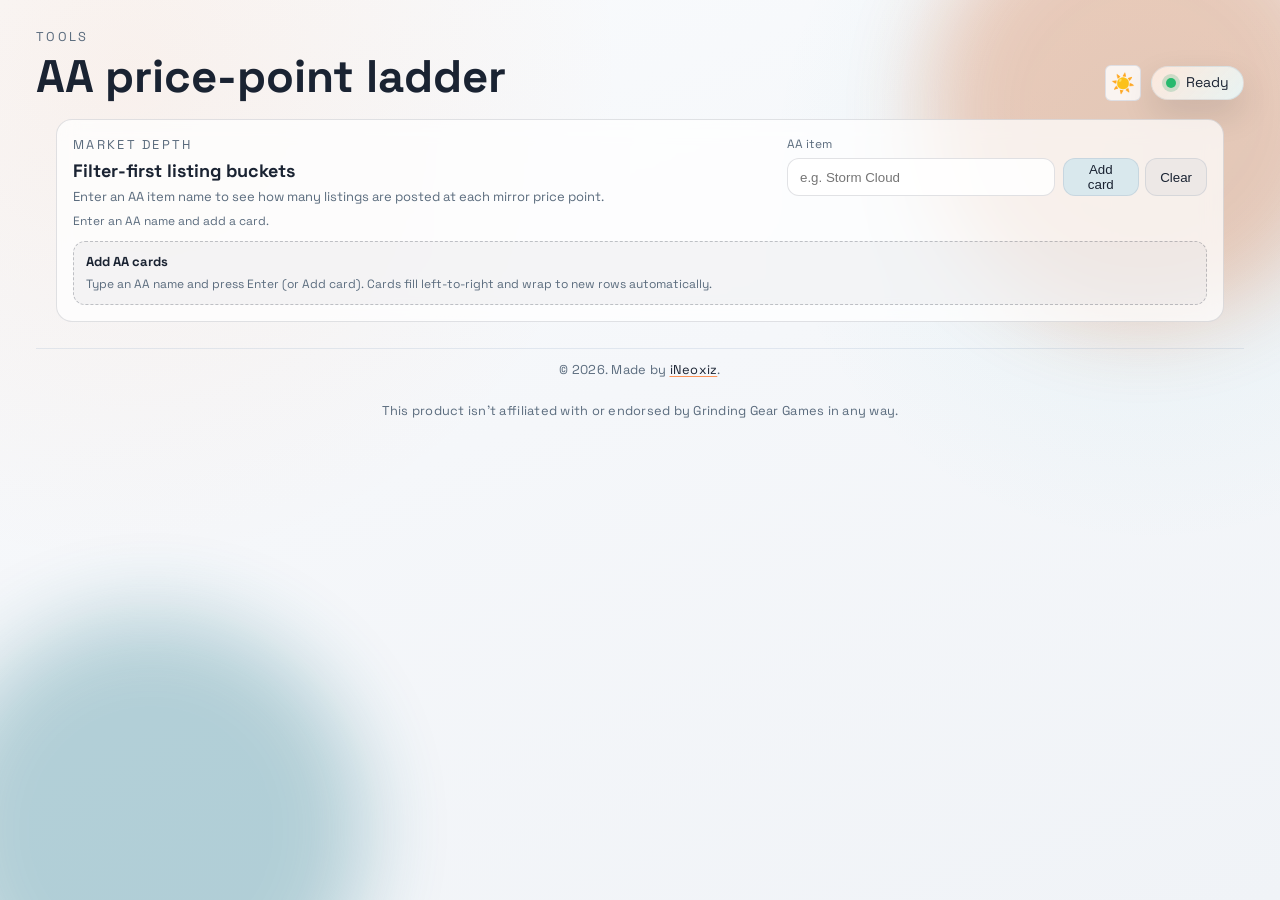
==== commit 05a8d2e6: "feat(web): compact page headers; theme toggle in the dock; CPU stat from the start - The public page" ====
--- a/web/aa-ladder.html
+++ b/web/aa-ladder.html
@@ -20,7 +20,7 @@
     <link rel="stylesheet" href="./css/compare.css" />
     <link rel="stylesheet" href="./css/aa-ladder.css" />
     <script type="module" src="./js/aaLadderPage.js" defer></script>
-    <link rel="stylesheet" href="/css/site-dock.css?v=20260930-3" />
+    <link rel="stylesheet" href="/css/site-dock.css?v=20260930-4" />
     <script type="module" src="/js/siteDock.js"></script>
   </head>
   <body class="page-aa-ladder">
--- a/web/css/layout.css
+++ b/web/css/layout.css
@@ -66,17 +66,19 @@
 
 .topbar {
   display: flex;
+  flex-wrap: wrap;
   justify-content: space-between;
-  gap: 18px;
-  align-items: flex-start;
-  margin-bottom: 20px;
+  gap: 12px 18px;
+  align-items: flex-end;
+  margin-bottom: 18px;
 }
 
 .topbar-right {
   display: flex;
-  flex-direction: column;
-  align-items: flex-end;
-  gap: 16px;
+  flex-wrap: wrap;
+  align-items: center;
+  justify-content: flex-end;
+  gap: 10px;
 }
 
 .topbar-actions {
@@ -180,29 +182,6 @@
   background: var(--error);
   box-shadow: 0 0 0 4px rgba(255, 77, 79, 0.22);
   animation: none;
-}
-
-.controls-row {
-  display: flex;
-  gap: 18px;
-  align-items: flex-end;
-  margin-bottom: 14px;
-  justify-content: space-between;
-}
-
-.search-row {
-  margin-bottom: 12px;
-  display: flex;
-  width: 100%;
-}
-
-.main-search-group {
-  width: min(460px, 100%);
-}
-
-.main-search-group .search-input-wrap,
-.main-search-group .search-input-wrap input {
-  width: 100%;
 }
 
 /* Dashboard utility: Back to top */
@@ -234,7 +213,3 @@
   opacity: 1;
 }
 
-body.filters-open .back-to-top {
-  display: none;
-}
-
--- a/web/css/filters.css
+++ b/web/css/filters.css
@@ -1,40 +1,3 @@
-.filters-panel {
-  display: flex;
-  flex-direction: column;
-  gap: 12px;
-  align-items: stretch;
-  width: 100%;
-  min-height: 0;
-}
-
-/* When used inside the mobile drawer, allow internal scrolling. */
-@media (max-width: 1024px) {
-  .filters-drawer-header {
-    flex: 0 0 auto;
-  }
-
-  .filters-panel {
-    flex: 1 1 auto;
-    overflow: auto;
-    -webkit-overflow-scrolling: touch;
-    overscroll-behavior: contain;
-    touch-action: pan-y;
-    padding-right: 2px; /* avoid clipping scrollbar overlay */
-  }
-}
-
-.filter-group {
-  display: flex;
-  flex-direction: column;
-  gap: 4px;
-}
-
-.search-label-row {
-  display: flex;
-  align-items: center;
-  gap: 8px;
-}
-
 .search-regex-info-wrap {
   position: relative;
   display: inline-flex;
@@ -175,14 +138,6 @@
   font-size: 0.68rem;
 }
 
-.search-input-wrap {
-  position: relative;
-}
-
-.search-input-wrap input {
-  padding-right: 36px;
-}
-
 .search-clear-btn {
   position: absolute;
   top: 50%;
@@ -217,87 +172,6 @@
   opacity: 0.35;
   cursor: default;
   pointer-events: none;
-}
-
-.filter-group label {
-  color: var(--ink-soft);
-  font-size: 0.75rem;
-  text-transform: uppercase;
-  letter-spacing: 0.04em;
-  font-weight: 500;
-}
-
-.filter-group input:not([type="checkbox"]):not([type="range"]),
-.filter-group select {
-  background: rgba(9, 12, 18, 0.88);
-  border: 1px solid rgba(139, 163, 194, 0.3);
-  border-radius: 8px;
-  color: var(--ink);
-  padding: 6px 10px;
-  font-family: inherit;
-  font-size: 0.85rem;
-  transition: border-color 0.2s;
-  min-width: 150px;
-  appearance: none;
-  -webkit-appearance: none;
-}
-
-:root.light-theme .filter-group input:not([type="checkbox"]):not([type="range"]),
-:root.light-theme .filter-group select {
-  background: rgba(255, 255, 255, 0.95);
-  border-color: rgba(83, 113, 151, 0.45);
-}
-
-.filter-group select {
-  padding-right: 28px;
-  background-image: linear-gradient(45deg, transparent 50%, var(--ink-soft) 50%), linear-gradient(135deg, var(--ink-soft) 50%, transparent 50%);
-  background-position: calc(100% - 15px) calc(50% - 2px), calc(100% - 10px) calc(50% - 2px);
-  background-size: 5px 5px, 5px 5px;
-  background-repeat: no-repeat;
-}
-
-.filter-group select::-ms-expand {
-  display: none;
-}
-
-.filter-group-checkbox {
-  min-width: 150px;
-}
-
-.filter-group-range {
-  min-width: 190px;
-}
-
-.filter-group-timespan {
-  min-width: 150px;
-}
-
-.chart-timespan-custom-wrap {
-  display: flex;
-  flex-direction: row;
-  align-items: center;
-  gap: 8px;
-  margin-top: 6px;
-  flex-wrap: nowrap;
-}
-
-/* `hidden` must win over `display: flex` (author rules override the attribute’s UA style). */
-.chart-timespan-custom-wrap[hidden] {
-  display: none !important;
-  margin-top: 0;
-}
-
-.chart-timespan-custom-wrap .chart-timespan-amount {
-  width: 3.75rem;
-  min-width: 3.25rem;
-  flex: 0 0 auto;
-  text-align: center;
-}
-
-.chart-timespan-custom-wrap select {
-  flex: 1 1 auto;
-  min-width: 0;
-  max-width: 11rem;
 }
 
 .range-label-row {
@@ -488,113 +362,6 @@
   display: inline;
 }
 
-.checkbox-row {
-  display: inline-flex;
-  align-items: center;
-  gap: 8px;
-  min-height: 33px;
-  width: 100%;
-  border: 1px solid rgba(139, 163, 194, 0.3);
-  border-radius: 8px;
-  background: rgba(9, 12, 18, 0.88);
-  padding: 6px 10px;
-  color: var(--ink);
-  font-size: 0.84rem;
-  font-weight: 500;
-  letter-spacing: 0;
-  text-transform: none;
-  cursor: pointer;
-}
-
-:root.light-theme .checkbox-row {
-  background: rgba(255, 255, 255, 0.95);
-  border-color: rgba(83, 113, 151, 0.45);
-}
-
-.checkbox-row:focus-within {
-  border-color: var(--accent);
-}
-
-.checkbox-row input[type="checkbox"] {
-  width: 14px;
-  height: 14px;
-  margin: 0;
-  accent-color: #ffcb48;
-}
-
-.reset-filters-btn {
-  background: rgba(9, 12, 18, 0.88);
-  border: 1px solid rgba(255, 77, 79, 0.4);
-  border-radius: 8px;
-  color: rgba(255, 77, 79, 0.7);
-  font-family: inherit;
-  font-size: 0.75rem;
-  font-weight: 500;
-  letter-spacing: 0.04em;
-  text-transform: uppercase;
-  padding: 8px 12px;
-  cursor: pointer;
-  transition: border-color 0.2s, color 0.2s, background 0.2s;
-  height: 33px;
-}
-
-.filters-menu-btn {
-  background: none;
-  border: none;
-  color: var(--ink);
-  font-size: 1.2rem;
-  cursor: pointer;
-  padding: 6px;
-  display: flex;
-  align-items: center;
-  justify-content: center;
-  border-radius: 6px;
-  transition: background 0.2s ease, transform 0.2s ease;
-  position: fixed;
-  top: 0;
-  left: clamp(14px, 3vw, 36px);
-  z-index: 1000;
-}
-
-
-
-.filters-menu-btn:hover {
-  background: var(--line);
-  transform: scale(1.1);
-}
-
-.filters-menu-btn:focus-visible {
-  outline: 2px solid var(--accent);
-  outline-offset: 2px;
-}
-
-.reset-filters-btn:hover {
-  border-color: var(--error);
-  color: var(--error);
-  background: rgba(255, 77, 79, 0.08);
-}
-
-.reset-filters-btn:focus-visible {
-  outline: none;
-  border-color: var(--error);
-  color: var(--error);
-}
-
-:root.light-theme .reset-filters-btn {
-  background: transparent;
-  border-color: rgba(255, 77, 79, 0.5);
-  color: #d32f2f;
-}
-
-:root.light-theme .reset-filters-btn:hover {
-  background: rgba(255, 77, 79, 0.1);
-}
-
-:root.light-theme .reset-filters-btn:focus-visible {
-  border-color: #d32f2f;
-  color: #d32f2f;
-}
-
 .theme-toggle {
   background: none;
   border: none;
@@ -625,15 +392,6 @@
 .theme-toggle:focus-visible {
   outline: 2px solid var(--accent);
   outline-offset: 2px;
-}
-
-
-.filters-overlay {
-  position: fixed;
-  padding: 20px;
-  display: flex;
-  flex-direction: column;
-  gap: 16px;
 }
 
 .settings-hint {
@@ -728,69 +486,3 @@
   outline-offset: 2px;
 }
 
-.filter-group input:not([type="checkbox"]):not([type="range"])::placeholder {
-  color: var(--ink-soft);
-  opacity: 1;
-}
-
-.filter-group input:not([type="checkbox"]):not([type="range"]):focus,
-.filter-group select:focus {
-  outline: none;
-  border-color: var(--accent);
-}
-
-.filters-drawer-header {
-  display: flex;
-  align-items: center;
-  justify-content: space-between;
-  position: relative;
-  padding: 0 0 10px 0;
-}
-
-.filters-drawer-close {
-  position: absolute;
-  top: 18px;
-  right: 0;
-  background: none;
-  border: none;
-  color: var(--ink);
-  font-size: 2rem;
-  cursor: pointer;
-  padding: 8px 14px 8px 8px;
-  z-index: 2;
-  line-height: 1;
-  transition: color 0.18s;
-}
-
-.filters-drawer-close:hover,
-.filters-drawer-close:focus-visible {
-  color: var(--accent);
-  outline: none;
-}
-
-.apply-filters-btn {
-  margin-top: 10px;
-  background: var(--accent);
-  color: #fff;
-  border: 1px solid rgba(255, 122, 47, 0.7);
-  border-radius: 8px;
-  font-family: inherit;
-  font-size: 0.75rem;
-  font-weight: 500;
-  letter-spacing: 0.04em;
-  text-transform: uppercase;
-  padding: 8px 12px;
-  cursor: pointer;
-  transition: border-color 0.2s, color 0.2s, background 0.2s;
-  width: 100%;
-  display: block;
-}
-
-.apply-filters-btn:hover,
-.apply-filters-btn:focus-visible {
-  background: #ff944d;
-  color: #fff;
-  border-color: var(--accent);
-  outline: none;
-}
-
--- a/web/css/mobile.css
+++ b/web/css/mobile.css
@@ -25,78 +25,10 @@
     bottom: max(28px, calc(env(safe-area-inset-bottom, 0px) + 22px));
   }
 
-  body.filters-open {
-    overflow: hidden;
-    overscroll-behavior: none;
-    touch-action: none;
-  }
-
-  .search-row {
-    margin-left: 0;
-    margin-right: 0;
-    width: 100%;
-    max-width: 100%;
-    box-sizing: border-box;
-  }
-
-  .main-search-group {
-    width: 100%;
-    max-width: 100%;
-  }
-
-  .filters-overlay {
-    position: fixed;
-    inset: 0;
-    z-index: 2000;
-    background: rgba(17, 24, 36, 0.72);
-    opacity: 0;
-    pointer-events: none;
-    transition: opacity 0.25s;
-    display: flex;
-    flex-direction: column;
-    justify-content: flex-start;
-    align-items: flex-start;
-    overscroll-behavior: contain;
-  }
-
-  .filters-overlay.open {
-    opacity: 1;
-    pointer-events: auto;
-  }
-
-  .filters-drawer {
-    position: fixed;
-    top: 0;
-    left: 0;
-    height: 100vh;
-    height: 100dvh;
-    width: min(340px, 90vw);
-    max-width: 100vw;
-    background: var(--surface-strong, #181e2c);
-    box-shadow: 2px 0 18px rgba(0, 0, 0, 0.18);
-    border-right: 1.5px solid var(--line, #8ba3c233);
-    transform: translateX(-100%);
-    transition: transform 0.32s cubic-bezier(0.4, 0.2, 0.2, 1);
-    will-change: transform;
-    z-index: 2100;
-    display: flex;
-    flex-direction: column;
-    padding: 0 0 0 0;
-  }
-
-  .filters-overlay.open .filters-drawer {
-    transform: translateX(0);
-  }
-
   .topbar-actions {
     display: flex;
     align-items: center;
     justify-content: flex-start;
-  }
-
-  .filters-menu-btn {
-    order: 1;
-    margin-right: auto;
   }
 
   .theme-toggle {
@@ -107,15 +39,8 @@
     padding: 20px 14px 28px;
   }
 
-  .topbar {
-    flex-direction: column;
-    align-items: flex-start;
-  }
-
   .topbar-right {
-    width: 100%;
-    align-items: flex-start;
-    gap: 12px;
+    justify-content: flex-start;
   }
 
   .topbar-actions {
@@ -124,8 +49,7 @@
   }
 
   .theme-toggle,
-  .settings-btn,
-  .filters-menu-btn {
+  .settings-btn {
     position: static;
     width: 36px;
     height: 36px;
@@ -134,8 +58,7 @@
   }
 
   :root.light-theme .theme-toggle,
-  :root.light-theme .settings-btn,
-  :root.light-theme .filters-menu-btn {
+  :root.light-theme .settings-btn {
     background: rgba(255, 255, 255, 0.8);
   }
 
@@ -153,10 +76,6 @@
     margin-top: 18px;
   }
 
-  .search-row {
-    margin-bottom: 10px;
-  }
-
   .range-label-row {
     flex-wrap: wrap;
     row-gap: 3px;
@@ -165,16 +84,6 @@
   .range-values {
     width: 100%;
     justify-content: flex-end;
-  }
-
-  .checkbox-row,
-  .reset-filters-btn {
-    min-height: 40px;
-  }
-
-  .filters-drawer {
-    width: min(100%, 100vw);
-    padding: 14px 10px 14px;
   }
 
   .cards {
@@ -229,13 +138,8 @@
     max-width: 100%;
   }
 
-  #meta,
   #overview {
     width: 100%;
-  }
-
-  #meta {
-    justify-content: center;
   }
 }
 
@@ -249,10 +153,6 @@
     font-size: clamp(1.4rem, 8vw, 1.9rem);
   }
 
-  .meta {
-    width: 100%;
-    justify-content: center;
-  }
 
   .cards {
     grid-template-columns: repeat(auto-fill, minmax(132px, 1fr));
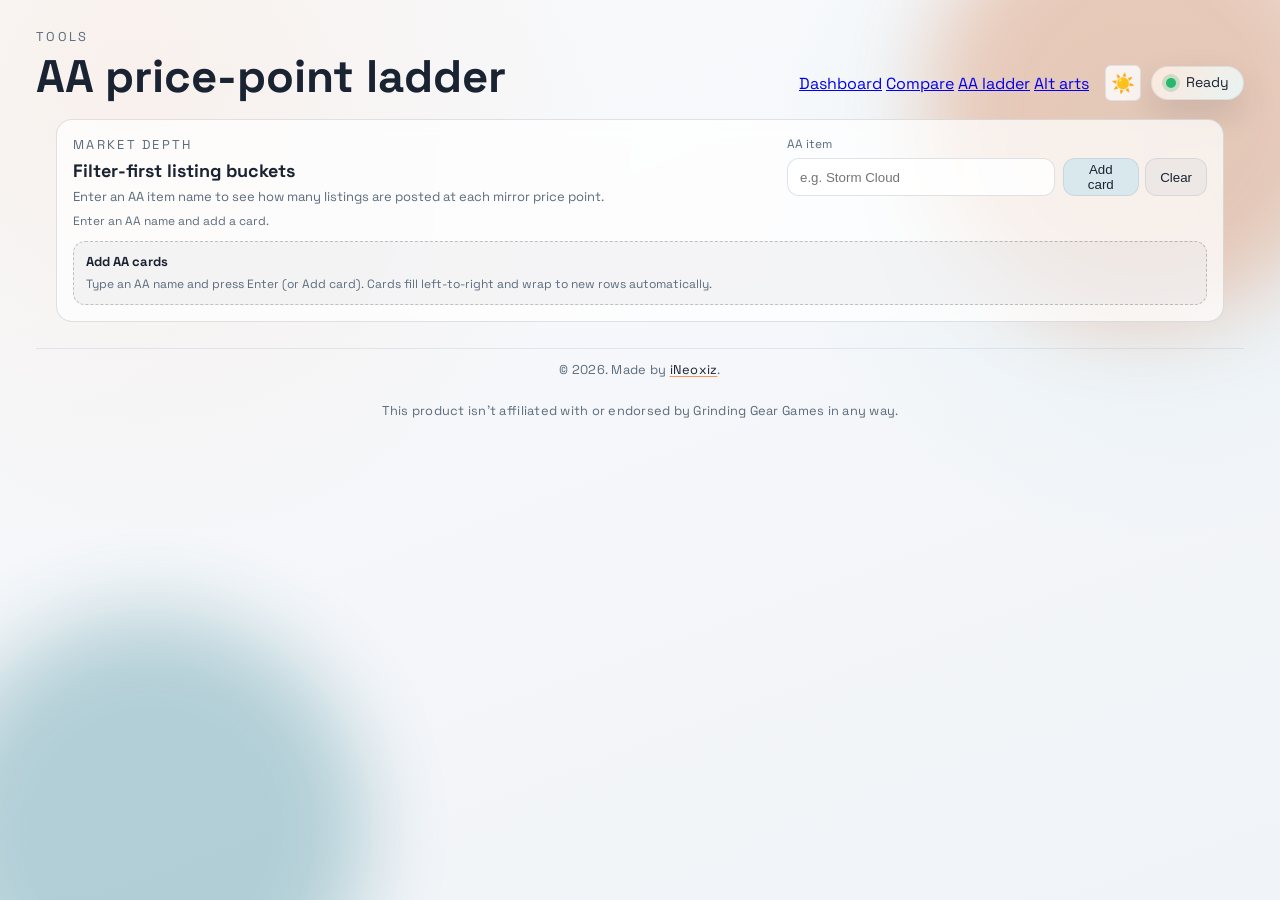
==== commit de75e9b6: "Merge pull request #69 from Pepijnvdliefvoort/feat/admin-redesign feat(admin): macOS-style admin red" ====
--- a/web/aa-ladder.html
+++ b/web/aa-ladder.html
@@ -20,8 +20,7 @@
     <link rel="stylesheet" href="./css/compare.css" />
     <link rel="stylesheet" href="./css/aa-ladder.css" />
     <script type="module" src="./js/aaLadderPage.js" defer></script>
-    <link rel="stylesheet" href="/css/site-dock.css?v=20260930-4" />
-    <script type="module" src="/js/siteDock.js"></script>
+    <script type="module" src="/js/adminDock.js"></script>
   </head>
   <body class="page-aa-ladder">
     <div class="bg-orb bg-orb-a" aria-hidden="true"></div>
@@ -34,6 +33,13 @@
       </div>
       <div class="topbar-right">
         <div class="topbar-actions">
+          <nav class="topbar-nav" aria-label="Tools">
+            <a href="/" class="topbar-nav-link">Dashboard</a>
+            <a href="/compare" class="topbar-nav-link">Compare</a>
+            <a href="/aa-ladder" class="topbar-nav-link" aria-current="page">AA ladder</a>
+            <a href="/alt-arts" class="topbar-nav-link">Alt arts</a>
+          </nav>
+          <span class="topbar-actions-filters-gap" aria-hidden="true"></span>
           <button id="themeToggle" class="theme-toggle" title="Toggle theme" aria-label="Toggle theme">
             <span class="theme-icon">🌙</span>
           </button>
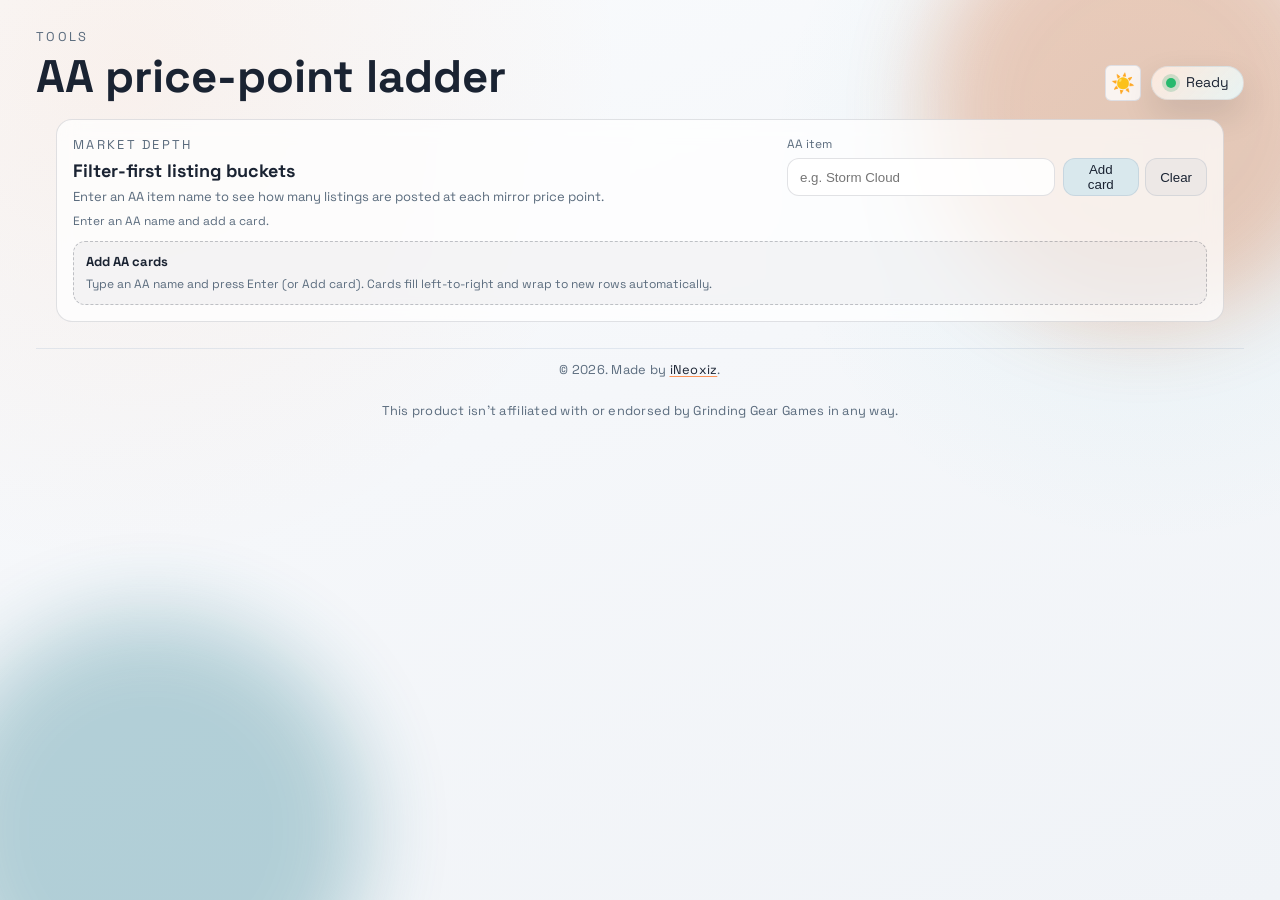
==== commit 71c64e48: "Merge pull request #70 from Pepijnvdliefvoort/feat/ui-polish Feat/UI polish" ====
--- a/web/aa-ladder.html
+++ b/web/aa-ladder.html
@@ -20,7 +20,8 @@
     <link rel="stylesheet" href="./css/compare.css" />
     <link rel="stylesheet" href="./css/aa-ladder.css" />
     <script type="module" src="./js/aaLadderPage.js" defer></script>
-    <script type="module" src="/js/adminDock.js"></script>
+    <link rel="stylesheet" href="/css/site-dock.css?v=20260930-7" />
+    <script type="module" src="/js/siteDock.js"></script>
   </head>
   <body class="page-aa-ladder">
     <div class="bg-orb bg-orb-a" aria-hidden="true"></div>
@@ -33,13 +34,6 @@
       </div>
       <div class="topbar-right">
         <div class="topbar-actions">
-          <nav class="topbar-nav" aria-label="Tools">
-            <a href="/" class="topbar-nav-link">Dashboard</a>
-            <a href="/compare" class="topbar-nav-link">Compare</a>
-            <a href="/aa-ladder" class="topbar-nav-link" aria-current="page">AA ladder</a>
-            <a href="/alt-arts" class="topbar-nav-link">Alt arts</a>
-          </nav>
-          <span class="topbar-actions-filters-gap" aria-hidden="true"></span>
           <button id="themeToggle" class="theme-toggle" title="Toggle theme" aria-label="Toggle theme">
             <span class="theme-icon">🌙</span>
           </button>
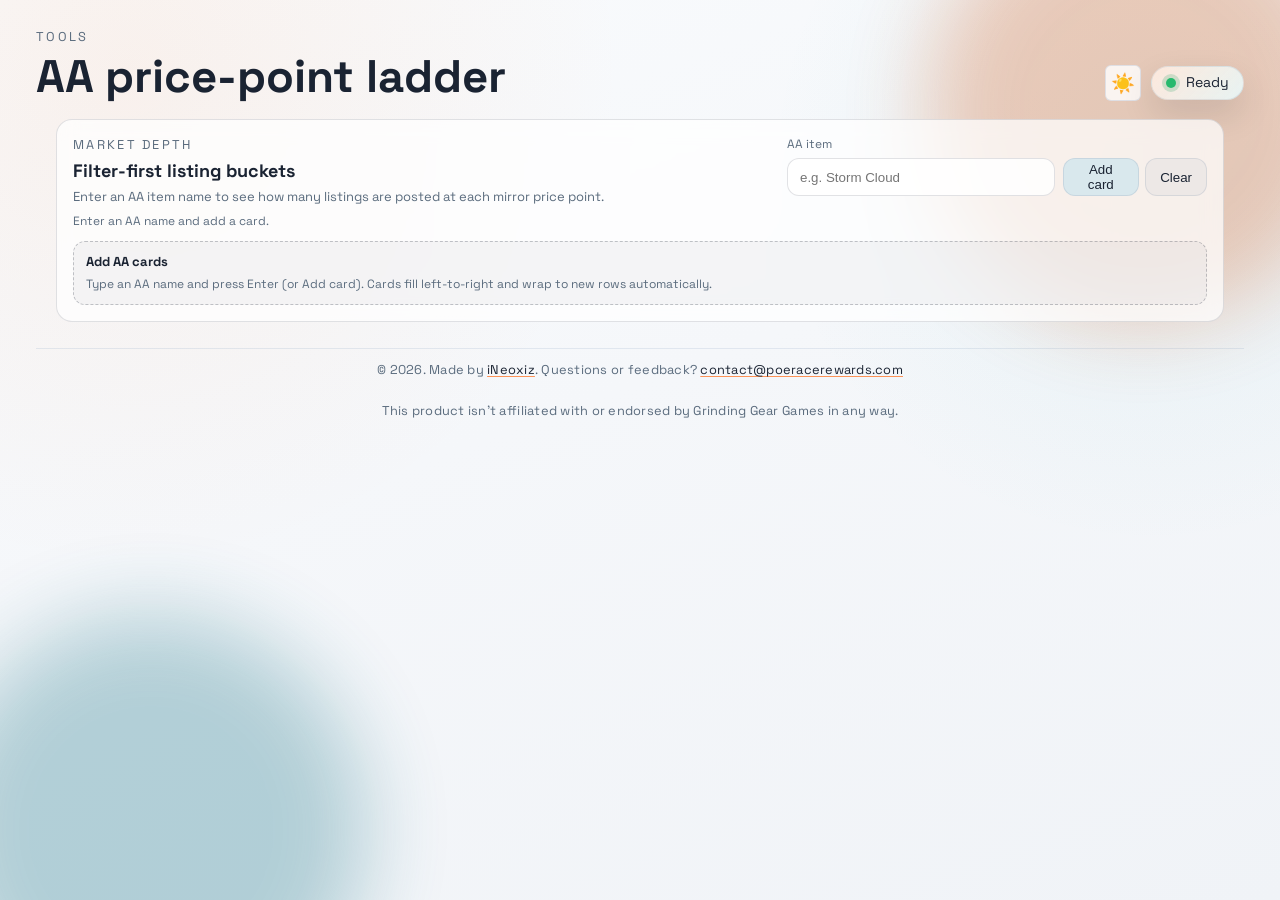
==== commit 94a73e70: "feat(web): add contact email to the site footer" ====
--- a/web/aa-ladder.html
+++ b/web/aa-ladder.html
@@ -81,6 +81,7 @@
       <p>
         &copy; 2026. Made by
         <a href="https://www.pathofexile.com/account/view-profile/iNeoxiz-3422" target="_blank" rel="noopener noreferrer">iNeoxiz</a>.
+        Questions or feedback? <a href="mailto:contact@poeracerewards.com">contact@poeracerewards.com</a>
       </p>
       <p class="site-footer-note">
         This product isn't affiliated with or endorsed by Grinding Gear Games in any way.
--- a/web/css/layout.css
+++ b/web/css/layout.css
@@ -132,6 +132,20 @@
 .meta.status-jump-enabled:focus-visible {
   outline: 2px solid rgba(38, 185, 109, 0.65);
   outline-offset: 2px;
+}
+
+.mirror-ratio {
+  gap: 6px;
+}
+
+.mirror-ratio[hidden] {
+  display: none;
+}
+
+.mirror-ratio-icon {
+  width: 20px;
+  height: 20px;
+  object-fit: contain;
 }
 
 #meta {
